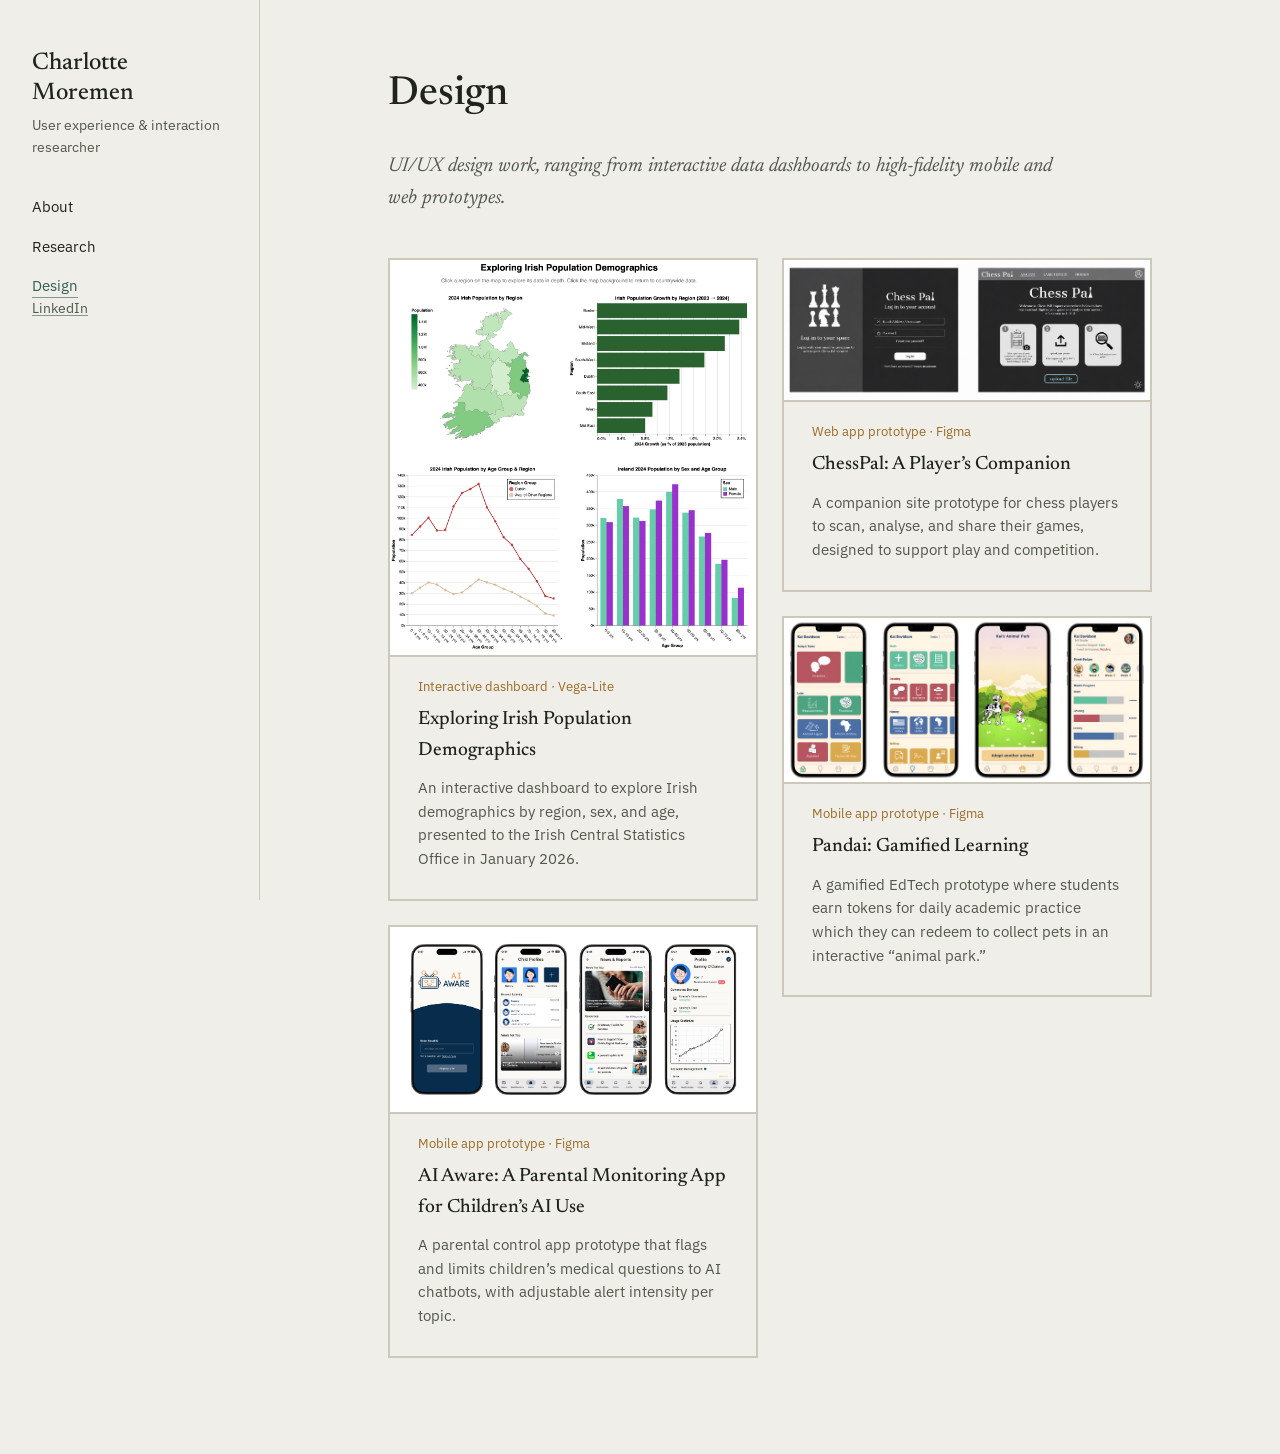
==== design.html @ 684e01aa "initial upload; fix needed with  linkedin link and swipe arrows" ====
<!DOCTYPE html>
<html lang="en">

<head>
  <meta charset="UTF-8" />
  <meta name="viewport" content="width=device-width, initial-scale=1" />
  <title>Design | Charlotte Moremen</title>
  <meta name="description" content="Interface and interaction design projects by Charlotte Moremen." />
  <link rel="preconnect" href="https://fonts.googleapis.com" />
  <link rel="preconnect" href="https://fonts.gstatic.com" crossorigin />
  <link
    href="https://fonts.googleapis.com/css2?family=Newsreader:ital,opsz,wght@0,6..72,400..500;1,6..72,400..500&family=IBM+Plex+Sans:wght@400;500&display=swap"
    rel="stylesheet" />
  <link rel="stylesheet" href="css/style.css" />
</head>

<body>
  <div class="shell">
    <aside class="sidebar">
      <div id="sidebar" data-base="." data-current="design"></div>
    </aside>
    <script src="js/sidebar.js"></script>

    <main>
      <h1>Design</h1>
      <p class="intro">UI/UX design work, ranging from interactive data dashboards to high-fidelity mobile and web prototypes.</p>

      <div class="card-grid">
        <a class="card" href="design/irish-demographics.html">
          <div class="card-media">
            <img src="images/CSODashboard.png"
              alt="Interactive dashboard showing Irish population demographics by region" />
          </div>
          <p class="tag">Interactive dashboard &middot; Vega-Lite</p>
          <h3>Exploring Irish Population Demographics</h3>
          <p class="excerpt">An interactive dashboard to explore Irish demographics by region, sex, and age, presented
            to the Irish Central Statistics Office in January 2026.</p>
        </a>

        <a class="card" href="design/ai-aware.html">
          <div class="card-media">
            <img src="images/AIAwareStill.png" alt="AI Aware app screens showing parental monitoring settings" />
          </div>
          <p class="tag">Mobile app prototype &middot; Figma</p>
          <h3>AI Aware: A Parental Monitoring App for Children&rsquo;s AI Use</h3>
          <p class="excerpt">A parental control app prototype that flags and limits children&rsquo;s medical questions to AI
            chatbots, with adjustable alert intensity per topic.</p>
        </a>

        <a class="card" href="design/chesspal.html">
          <div class="card-media">
            <img src="images/ChessPalStillEnhanced.png" alt="ChessPal interface for analyzing chess games" />
          </div>
          <p class="tag">Web app prototype &middot; Figma</p>
          <h3>ChessPal: A Player&rsquo;s Companion</h3>
          <p class="excerpt">A companion site prototype for chess players to scan, analyse, and share their games, designed
            to support play and competition.</p>
        </a>

        <a class="card" href="design/pandai.html">
          <div class="card-media">
            <img src="images/PandaiStill.png" alt="Pandai gamified learning app home and practice screens" />
          </div>
          <p class="tag">Mobile app prototype &middot; Figma</p>
          <h3>Pandai: Gamified Learning</h3>
          <p class="excerpt">A gamified EdTech prototype where students earn tokens for daily academic practice which
            they can redeem to collect
            pets in an interactive &ldquo;animal park.&rdquo;</p>
        </a>
      </div>
    </main>
  </div>
</body>

</html>
---- css/style.css ----
/* ---------------------------------------------------------
   Charlotte Moremen — portfolio
   Type: Newsreader (display/serif) + IBM Plex Sans (body/UI)
   Palette: paper, ink, teal (primary), ochre (secondary)
--------------------------------------------------------- */

:root {
  --paper: #efeee9;
  --paper-alt: #e6e3d8;
  --ink: #20241f;
  --ink-soft: #52584c;
  --teal: #315e55;
  --teal-soft: #7d9992;
  --ochre: #9c6b26;
  --line: #cdc9ba;

  --serif: "Newsreader", Georgia, serif;
  --sans: "IBM Plex Sans", -apple-system, Segoe UI, sans-serif;
}

* {
  box-sizing: border-box;
}

html {
  -webkit-font-smoothing: antialiased;
}

body {
  margin: 0;
  background: var(--paper);
  color: var(--ink);
  font-family: var(--sans);
  font-size: 16px;
  line-height: 1.6;
}

a {
  color: var(--teal);
  text-decoration-color: var(--teal-soft);
  text-underline-offset: 2px;
}

a:hover {
  color: var(--ochre);
}

a:focus-visible,
button:focus-visible {
  outline: 2px solid var(--teal);
  outline-offset: 3px;
}

img,
video {
  max-width: 100%;
  display: block;
}

/* ---------- layout shell ---------- */

.shell {
  display: grid;
  grid-template-columns: 260px minmax(0, 1fr);
  min-height: 100vh;
}

.sidebar {
  border-right: 1px solid var(--line);
  padding: 3rem 2rem;
  display: flex;
  flex-direction: column;
  justify-content: space-between;
  position: sticky;
  top: 0;
  height: 100vh;
}

.sidebar-top .name {
  font-family: var(--serif);
  font-size: 1.5rem;
  font-weight: 500;
  line-height: 1.25;
  margin: 0 0 0.35rem;
}

.sidebar-top .role {
  font-size: 0.875rem;
  color: var(--ink-soft);
  margin: 0 0 2.25rem;
}

.sidebar nav ul {
  list-style: none;
  margin: 0;
  padding: 0;
  display: flex;
  flex-direction: column;
  gap: 0.85rem;
}

.sidebar nav a {
  font-size: 0.95rem;
  color: var(--ink);
  text-decoration: none;
  border-bottom: 1px solid transparent;
  padding-bottom: 2px;
}

.sidebar nav a:hover {
  color: var(--teal);
}

.sidebar nav a[aria-current="page"] {
  color: var(--teal);
  border-bottom-color: var(--teal-soft);
}

.sidebar-bottom {
  font-size: 0.85rem;
}

.sidebar-bottom a {
  color: var(--ink-soft);
}

main {
  padding: 4.5rem 3rem 6rem;
  max-width: 860px;
  margin: 0 auto;
}

main h1 {
  font-family: var(--serif);
  font-size: 2.5rem;
  font-weight: 500;
  line-height: 1.15;
  margin: 0 0 2rem;
}

main .intro {
  font-family: var(--serif);
  font-size: 1.25rem;
  font-style: italic;
  color: var(--ink-soft);
  max-width: 34em;
  margin: 0 0 2.75rem;
}

main p {
  max-width: 38em;
}

/* ---------- about page ---------- */

.about p + p {
  margin-top: 1.1rem;
}

.about .signoff {
  margin-top: 2.5rem;
  padding-top: 1.5rem;
  border-top: 1px solid var(--line);
  color: var(--ink-soft);
}

/* ---------- research page ---------- */

.pub-group {
  margin-bottom: 3.5rem;
}

.pub-group > h2 {
  font-family: var(--serif);
  font-size: 1.15rem;
  font-weight: 500;
  font-style: italic;
  color: var(--ink-soft);
  margin: 0 0 1.5rem;
}

.pub {
  padding: 1.75rem 0;
  border-top: 1px solid var(--line);
}

.pub:first-of-type {
  border-top: none;
  padding-top: 0;
}

.pub h3 {
  font-family: var(--serif);
  font-size: 1.3rem;
  font-weight: 500;
  margin: 0 0 0.35rem;
}

.pub .byline {
  font-size: 0.875rem;
  color: var(--ink-soft);
  margin: 0 0 0.15rem;
}

.pub .venue {
  font-size: 0.875rem;
  color: var(--ochre);
  margin: 0 0 0.85rem;
}

.pub p {
  margin: 0 0 0.85rem;
}

.pub .links {
  font-size: 0.9rem;
  display: flex;
  gap: 1.25rem;
}

/* ---------- design page ---------- */

.project {
  padding: 2.5rem 0;
  border-top: 1px solid var(--line);
}

.project:first-of-type {
  border-top: none;
  padding-top: 0;
}

.project figure {
  margin: 0 0 1.25rem;
}

.project figure img {
  border: 1px solid var(--line);
}

.project figcaption {
  font-size: 0.8rem;
  color: var(--ink-soft);
  margin-top: 0.5rem;
}

.project h3 {
  font-family: var(--serif);
  font-size: 1.4rem;
  font-weight: 500;
  margin: 0 0 0.75rem;
}

.project .context {
  font-size: 0.8rem;
  color: var(--ochre);
  margin: 0 0 0.85rem;
}

.project p {
  margin: 0 0 0.85rem;
}

.project .demo-link {
  font-size: 0.9rem;
}

/* ---------- card grids (research & design index pages) ---------- */

.card-grid {
  columns: 2;
  column-gap: 1.5rem;
}

.card {
  display: block;
  break-inside: avoid;
  -webkit-column-break-inside: avoid;
  background: var(--paper);
  border: 2px solid var(--line);
  padding: 1.75rem;
  margin-bottom: 1.5rem;
  text-decoration: none;
  color: inherit;
}

.card:hover {
  background: var(--paper-alt);
  border-color: var(--teal-soft);
}

.card:hover h3 {
  color: var(--teal);
}

.card-media {
  margin: -1.75rem -1.75rem 1.25rem;
  overflow: hidden;
  border-bottom: 2px solid var(--line);
}

.card-media img {
  width: 100%;
  height: auto;
}

.card .tag {
  font-size: 0.8rem;
  color: var(--ochre);
  margin: 0 0 0.5rem;
}

.card h3 {
  font-family: var(--serif);
  font-size: 1.2rem;
  font-weight: 500;
  margin: 0 0 0.6rem;
  color: var(--ink);
}

.card p.excerpt {
  font-size: 0.925rem;
  color: var(--ink-soft);
  margin: 0;
  max-width: none;
}

/* ---------- detail pages (single research / design item) ---------- */

.back-link {
  display: inline-block;
  font-size: 0.875rem;
  color: var(--ink-soft);
  text-decoration: none;
  margin-bottom: 2rem;
}

.back-link:hover {
  color: var(--teal);
}

.detail .byline {
  font-size: 0.875rem;
  color: var(--ink-soft);
  margin: 0 0 0.15rem;
}

.detail .venue {
  font-size: 0.875rem;
  color: var(--ochre);
  margin: 0 0 0.75rem;
}

.detail .venue + figure,
.detail .venue + p {
  margin-top: 2rem;
}

.detail p {
  max-width: none;
}

.detail figure {
  margin: 0 0 2rem;
}

.detail figure img,
.detail figure video {
  border: 1px solid var(--line);
}

.detail figure video + figcaption,
.detail figure img + video {
  margin-top: 0.75rem;
}

.detail figcaption {
  font-size: 0.8rem;
  color: var(--ink-soft);
  margin-top: 0.5rem;
}

.detail .links {
  margin: 0 0 2.25rem;
  font-size: 0.9rem;
  display: flex;
  flex-wrap: wrap;
  align-items: baseline;
  gap: 0.6rem;
}

.detail .links .sep {
  color: var(--line);
}

/* ---------- swipeable image/video figures ---------- */

.media-swipe {
  position: relative;
}

.media-swipe-track {
  display: flex;
  overflow-x: auto;
  scroll-snap-type: x mandatory;
  -webkit-overflow-scrolling: touch;
  border: 1px solid var(--line);
  scrollbar-width: none;
}

.media-swipe-track::-webkit-scrollbar {
  display: none;
}

.media-slide {
  flex: 0 0 100%;
  scroll-snap-align: start;
}

.media-swipe img,
.media-swipe video {
  width: 100%;
  display: block;
  border: none;
}

.swipe-affordance {
  position: absolute;
  top: 50%;
  transform: translateY(-50%);
  width: 2.5rem;
  height: 2.5rem;
  border-radius: 50%;
  border: none;
  background: rgba(32, 36, 31, 0.55);
  color: var(--paper);
  font-size: 1.15rem;
  line-height: 1;
  display: flex;
  align-items: center;
  justify-content: center;
  cursor: pointer;
}

.swipe-affordance-right {
  right: 0.85rem;
}

.swipe-affordance-left {
  left: 0.85rem;
}

.swipe-affordance:hover {
  background: rgba(32, 36, 31, 0.75);
}

.is-hidden {
  display: none !important;
}

.media-swipe figcaption {
  display: flex;
  flex-wrap: wrap;
  justify-content: space-between;
  align-items: baseline;
  gap: 0.75rem;
}

.swipe-hint {
  background: none;
  border: none;
  padding: 0;
  font: inherit;
  font-size: 0.8rem;
  color: var(--ochre);
  white-space: nowrap;
  cursor: pointer;
}

.swipe-hint:hover {
  color: var(--teal);
}

/* ---------- responsive ---------- */

@media (max-width: 820px) {
  .shell {
    grid-template-columns: 1fr;
  }

  .sidebar {
    position: static;
    height: auto;
    flex-direction: row;
    flex-wrap: wrap;
    align-items: center;
    justify-content: space-between;
    padding: 1.5rem;
    border-right: none;
    border-bottom: 1px solid var(--line);
  }

  .sidebar-top {
    display: flex;
    align-items: baseline;
    gap: 1rem;
  }

  .sidebar-top .name {
    margin: 0;
    font-size: 1.15rem;
  }

  .sidebar-top .role {
    display: none;
  }

  .sidebar nav ul {
    flex-direction: row;
    gap: 1.25rem;
  }

  .sidebar-bottom {
    display: none;
  }

  main {
    padding: 2.75rem 1.5rem 4rem;
  }

  main h1 {
    font-size: 2rem;
  }

  .card-grid {
    columns: 1;
  }
}
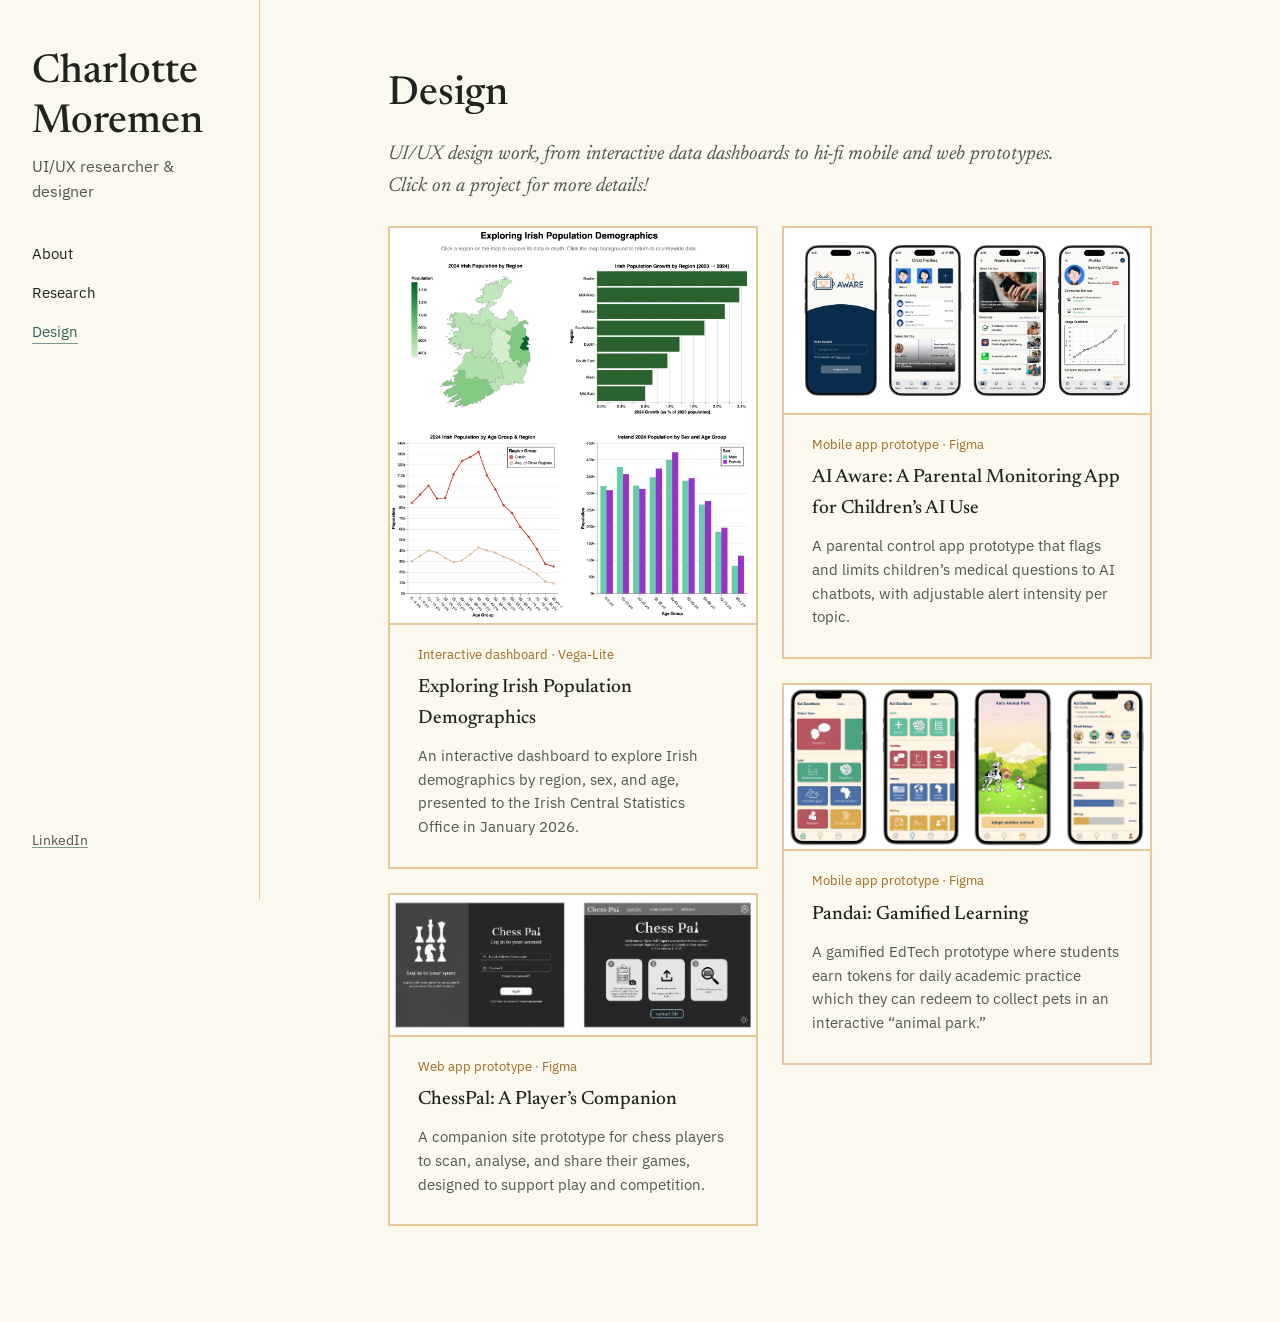
==== commit 1301ee45: "fixed spacing issues" ====
--- a/design.html
+++ b/design.html
@@ -23,7 +23,8 @@
 
     <main>
       <h1>Design</h1>
-      <p class="intro">UI/UX design work, ranging from interactive data dashboards to high-fidelity mobile and web prototypes.</p>
+      <p class="intro">UI/UX design work, from interactive data dashboards to hi-fi mobile and web
+        prototypes. Click on a project for more details!</p>
 
       <div class="card-grid">
         <a class="card" href="design/irish-demographics.html">
@@ -37,24 +38,26 @@
             to the Irish Central Statistics Office in January 2026.</p>
         </a>
 
-        <a class="card" href="design/ai-aware.html">
-          <div class="card-media">
-            <img src="images/AIAwareStill.png" alt="AI Aware app screens showing parental monitoring settings" />
-          </div>
-          <p class="tag">Mobile app prototype &middot; Figma</p>
-          <h3>AI Aware: A Parental Monitoring App for Children&rsquo;s AI Use</h3>
-          <p class="excerpt">A parental control app prototype that flags and limits children&rsquo;s medical questions to AI
-            chatbots, with adjustable alert intensity per topic.</p>
-        </a>
-
         <a class="card" href="design/chesspal.html">
           <div class="card-media">
             <img src="images/ChessPalStillEnhanced.png" alt="ChessPal interface for analyzing chess games" />
           </div>
           <p class="tag">Web app prototype &middot; Figma</p>
           <h3>ChessPal: A Player&rsquo;s Companion</h3>
-          <p class="excerpt">A companion site prototype for chess players to scan, analyse, and share their games, designed
+          <p class="excerpt">A companion site prototype for chess players to scan, analyse, and share their games,
+            designed
             to support play and competition.</p>
+        </a>
+
+          <a class="card" href="design/ai-aware.html">
+          <div class="card-media">
+            <img src="images/AIAwareStill.png" alt="AI Aware app screens showing parental monitoring settings" />
+          </div>
+          <p class="tag">Mobile app prototype &middot; Figma</p>
+          <h3>AI Aware: A Parental Monitoring App for Children&rsquo;s AI Use</h3>
+          <p class="excerpt">A parental control app prototype that flags and limits children&rsquo;s medical questions
+            to AI
+            chatbots, with adjustable alert intensity per topic.</p>
         </a>
 
         <a class="card" href="design/pandai.html">
--- a/css/style.css
+++ b/css/style.css
@@ -5,14 +5,14 @@
 --------------------------------------------------------- */
 
 :root {
-  --paper: #efeee9;
+  --paper: #FBF9EE;
   --paper-alt: #e6e3d8;
   --ink: #20241f;
   --ink-soft: #52584c;
   --teal: #315e55;
   --teal-soft: #7d9992;
   --ochre: #9c6b26;
-  --line: #cdc9ba;
+  --line: #E7C89C;
 
   --serif: "Newsreader", Georgia, serif;
   --sans: "IBM Plex Sans", -apple-system, Segoe UI, sans-serif;
@@ -76,16 +76,20 @@
   height: 100vh;
 }
 
+#sidebar {
+  display: contents;
+}
+
 .sidebar-top .name {
   font-family: var(--serif);
-  font-size: 1.5rem;
+  font-size: 2.5rem;
   font-weight: 500;
   line-height: 1.25;
   margin: 0 0 0.35rem;
 }
 
 .sidebar-top .role {
-  font-size: 0.875rem;
+  font-size: 1rem;
   color: var(--ink-soft);
   margin: 0 0 2.25rem;
 }
@@ -135,7 +139,7 @@
   font-size: 2.5rem;
   font-weight: 500;
   line-height: 1.15;
-  margin: 0 0 2rem;
+  margin: 0 0 1.25rem;
 }
 
 main .intro {
@@ -144,7 +148,7 @@
   font-style: italic;
   color: var(--ink-soft);
   max-width: 34em;
-  margin: 0 0 2.75rem;
+  margin: 0 0 1.5rem;
 }
 
 main p {
@@ -329,10 +333,11 @@
 
 .back-link {
   display: inline-block;
-  font-size: 0.875rem;
+  font-size: 1rem;
   color: var(--ink-soft);
   text-decoration: none;
-  margin-bottom: 2rem;
+  margin-bottom: 1.5rem;
+  font-weight: 500;
 }
 
 .back-link:hover {
@@ -356,12 +361,16 @@
   margin-top: 2rem;
 }
 
+.detail .venue + .links {
+  margin-top: 0;
+}
+
 .detail p {
   max-width: none;
 }
 
 .detail figure {
-  margin: 0 0 2rem;
+  margin: 0 0 1rem;
 }
 
 .detail figure img,
@@ -381,7 +390,7 @@
 }
 
 .detail .links {
-  margin: 0 0 2.25rem;
+  margin: 0 0 2rem;
   font-size: 0.9rem;
   display: flex;
   flex-wrap: wrap;
@@ -391,6 +400,10 @@
 
 .detail .links .sep {
   color: var(--line);
+}
+
+detail .venue + .links {
+  margin-top: 0;
 }
 
 /* ---------- swipeable image/video figures ---------- */
@@ -422,36 +435,6 @@
   width: 100%;
   display: block;
   border: none;
-}
-
-.swipe-affordance {
-  position: absolute;
-  top: 50%;
-  transform: translateY(-50%);
-  width: 2.5rem;
-  height: 2.5rem;
-  border-radius: 50%;
-  border: none;
-  background: rgba(32, 36, 31, 0.55);
-  color: var(--paper);
-  font-size: 1.15rem;
-  line-height: 1;
-  display: flex;
-  align-items: center;
-  justify-content: center;
-  cursor: pointer;
-}
-
-.swipe-affordance-right {
-  right: 0.85rem;
-}
-
-.swipe-affordance-left {
-  left: 0.85rem;
-}
-
-.swipe-affordance:hover {
-  background: rgba(32, 36, 31, 0.75);
 }
 
 .is-hidden {
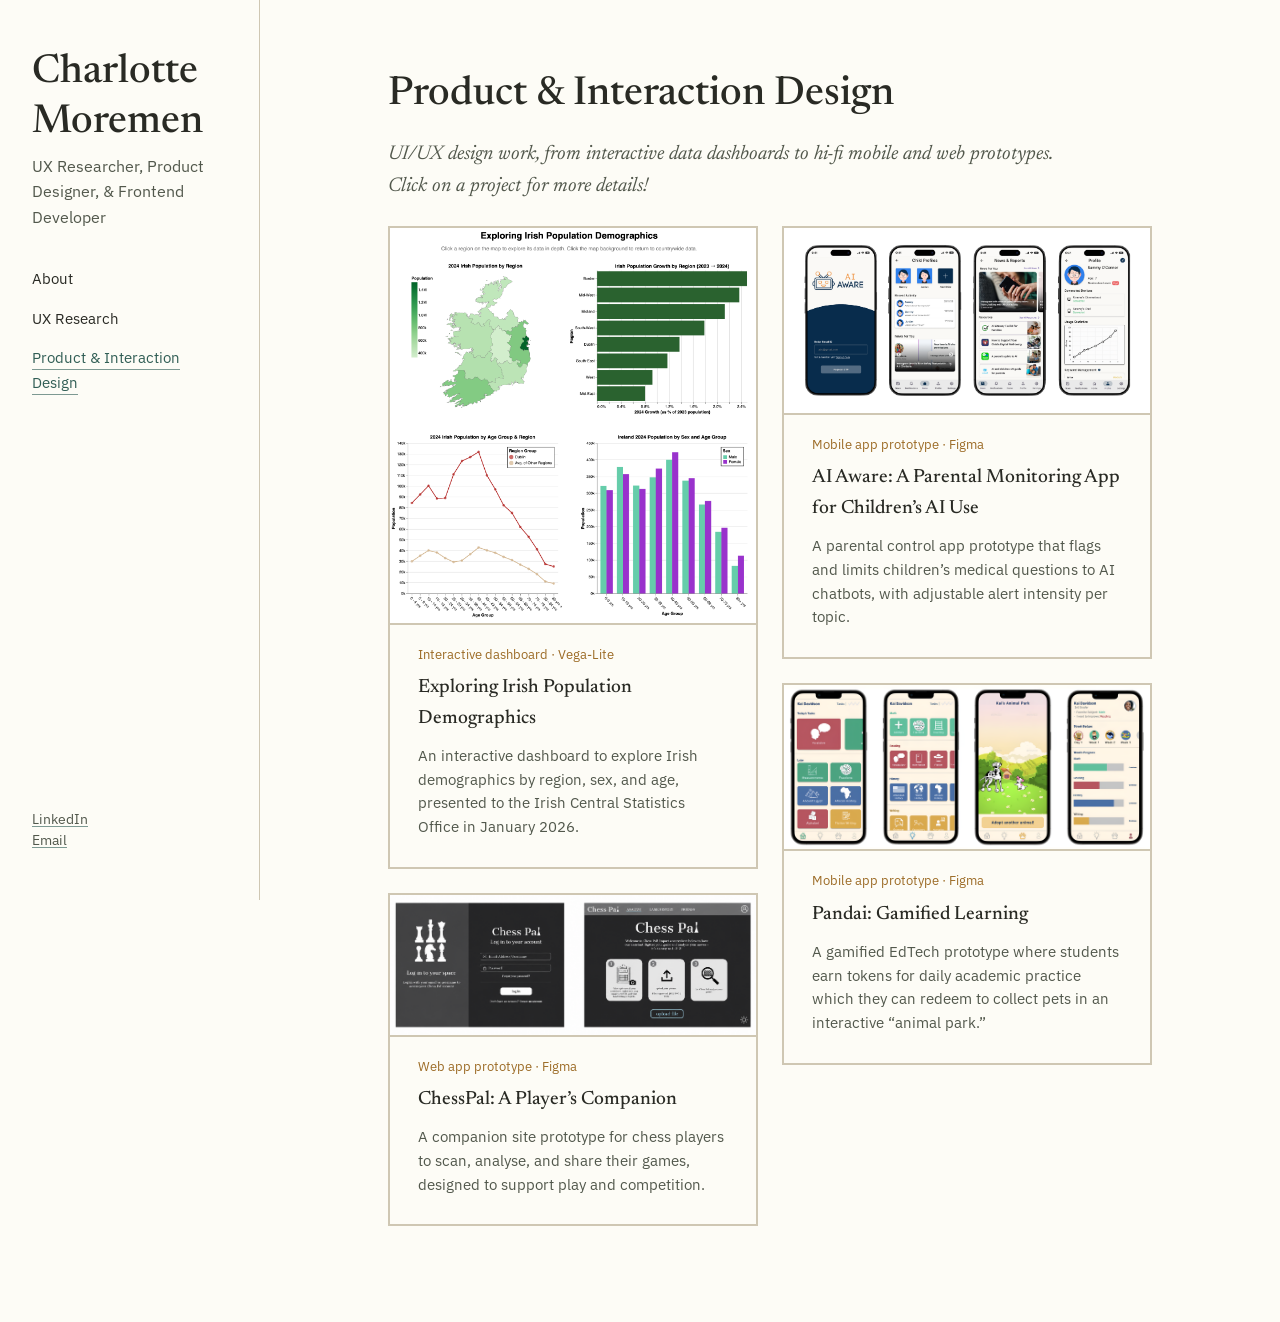
==== commit 574dda43: "minor copyediting" ====
--- a/design.html
+++ b/design.html
@@ -4,7 +4,7 @@
 <head>
   <meta charset="UTF-8" />
   <meta name="viewport" content="width=device-width, initial-scale=1" />
-  <title>Design | Charlotte Moremen</title>
+  <title>Product &amp; Interaction Design | Charlotte Moremen</title>
   <meta name="description" content="Interface and interaction design projects by Charlotte Moremen." />
   <link rel="preconnect" href="https://fonts.googleapis.com" />
   <link rel="preconnect" href="https://fonts.gstatic.com" crossorigin />
@@ -22,7 +22,7 @@
     <script src="js/sidebar.js"></script>
 
     <main>
-      <h1>Design</h1>
+      <h1>Product &amp; Interaction Design</h1>
       <p class="intro">UI/UX design work, from interactive data dashboards to hi-fi mobile and web
         prototypes. Click on a project for more details!</p>
 
--- a/css/style.css
+++ b/css/style.css
@@ -5,14 +5,14 @@
 --------------------------------------------------------- */
 
 :root {
-  --paper: #FBF9EE;
-  --paper-alt: #e6e3d8;
-  --ink: #20241f;
+  --paper: #FDFCF6;
+  --paper-alt: #FBF9EF;
+  --ink: #292A24;
   --ink-soft: #52584c;
   --teal: #315e55;
   --teal-soft: #7d9992;
   --ochre: #9c6b26;
-  --line: #E7C89C;
+  --line: #CFC7B3;
 
   --serif: "Newsreader", Georgia, serif;
   --sans: "IBM Plex Sans", -apple-system, Segoe UI, sans-serif;
@@ -201,6 +201,7 @@
 }
 
 .pub .byline {
+  font-style: italic;
   font-size: 0.875rem;
   color: var(--ink-soft);
   margin: 0 0 0.15rem;
@@ -345,20 +346,21 @@
 }
 
 .detail .byline {
+  font-style: italic;
   font-size: 0.875rem;
   color: var(--ink-soft);
-  margin: 0 0 0.15rem;
+  margin: 0 0 0.5rem;
 }
 
 .detail .venue {
   font-size: 0.875rem;
   color: var(--ochre);
-  margin: 0 0 0.75rem;
+  margin: 0 0 0.5rem;
 }
 
 .detail .venue + figure,
 .detail .venue + p {
-  margin-top: 2rem;
+  margin-top: 1rem;
 }
 
 .detail .venue + .links {
@@ -390,7 +392,7 @@
 }
 
 .detail .links {
-  margin: 0 0 2rem;
+  margin: 0 0 1rem;
   font-size: 0.9rem;
   display: flex;
   flex-wrap: wrap;
@@ -427,6 +429,7 @@
 
 .media-slide {
   flex: 0 0 100%;
+  position: relative;
   scroll-snap-align: start;
 }
 
@@ -435,6 +438,28 @@
   width: 100%;
   display: block;
   border: none;
+}
+
+/* The still sets the height of the frame. The video is taken out of flow
+   and fitted inside that same frame, so a tall (portrait) video can never
+   stretch the carousel or push the still into an oversized box. */
+.media-swipe .media-slide video {
+  position: absolute;
+  inset: 0;
+  width: 100%;
+  height: 100%;
+  object-fit: contain;
+  background: #111;
+}
+
+.media-swipe .media-slide video:fullscreen {
+  object-fit: contain;
+  background: #000;
+}
+
+.media-swipe .media-slide video:-webkit-full-screen {
+  object-fit: contain;
+  background: #000;
 }
 
 .is-hidden {
@@ -462,6 +487,11 @@
 
 .swipe-hint:hover {
   color: var(--teal);
+}
+
+/* "Return to still" sits on the left; the caption moves to the right */
+.swipe-hint-back {
+  order: -1;
 }
 
 /* ---------- responsive ---------- */
